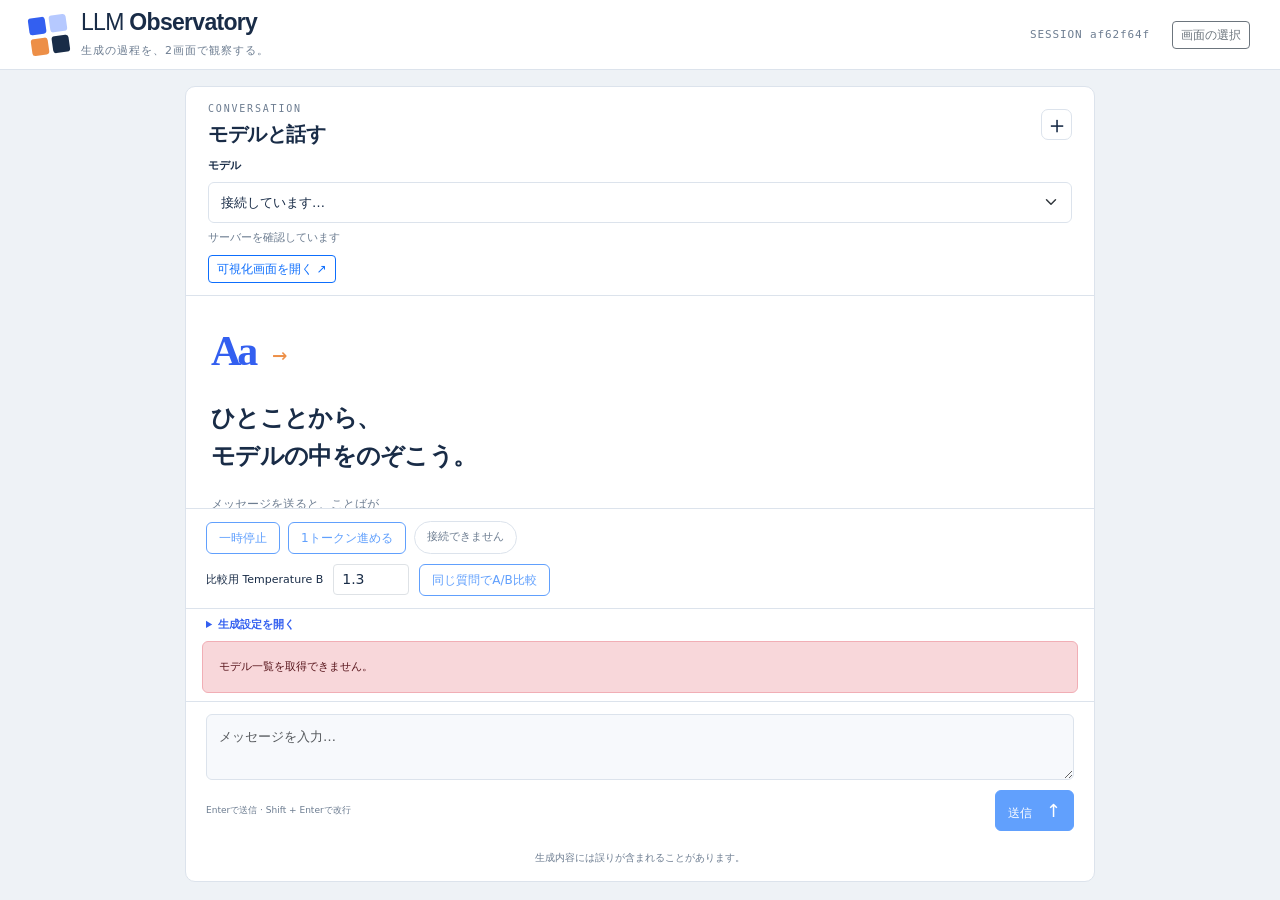
==== static/chat.html @ 8030ae59 "Build synchronized two-screen LLM observatory" ====
<!doctype html><html lang="ja"><head><meta charset="utf-8"><meta name="viewport" content="width=device-width,initial-scale=1"><title>LLM Observatory</title><link rel="stylesheet" href="/static/vendor/bootstrap.min.css"><link rel="stylesheet" href="/static/style.css"><link rel="stylesheet" href="/static/duo.css"></head><body class="duo-page chat-view"><header class="topbar"><div class="brand"><span class="brand-mark" aria-hidden="true"><i></i><i></i><i></i><i></i></span><div><h1>LLM <strong>Observatory</strong></h1><span class="brand-caption">生成の過程を、2画面で観察する。</span></div></div><div class="top-actions"><span id="sessionLabel" class="session-label"></span><a class="btn btn-sm btn-outline-secondary" href="/">画面の選択</a></div></header><main class="duo-main">  <section class="chat-panel panel" aria-labelledby="chatTitle">
    <div class="chat-heading"><div><span class="eyebrow">CONVERSATION</span><h2 id="chatTitle">モデルと話す</h2></div><button id="resetButton" class="icon-button" title="新しい会話" aria-label="新しい会話">＋</button></div>
    <div class="model-control"><label for="modelSelect" class="control-label">モデル</label><select class="form-select" id="modelSelect"><option>接続しています…</option></select><div id="modelDescription" class="small-note">サーバーを確認しています</div></div>
    <div id="chatMessages" class="chat-messages" aria-live="polite" aria-relevant="additions text">
      <div id="welcome" class="welcome"><span class="welcome-glyph" aria-hidden="true">Aa<span>→</span></span><h3>ひとことから、<br>モデルの中をのぞこう。</h3><p>メッセージを送ると、ことばが<br>一つずつ選ばれる様子が見えます。</p><div class="suggestions"><button class="example-button" data-prompt="大阪の名物を3つ教えて">大阪の名物を3つ教えて <span>↗</span></button><button class="example-button" data-prompt="空が青く見える理由を一文で教えて">空はどうして青い？ <span>↗</span></button><button class="example-button" data-prompt="春をテーマに俳句を1つ作って">春の俳句をつくって <span>↗</span></button></div></div>
    </div>
    <div class="duo-controls">
      <div class="d-flex gap-2 align-items-center flex-wrap"><button class="btn btn-outline-primary" id="pauseButton" type="button" disabled>一時停止</button><button class="btn btn-outline-primary" id="stepButton" type="button" disabled>1トークン進める</button><span id="runStatus" class="run-status" role="status">入力待ち</span></div>
      <div class="compare-line"><label for="compareTemperature">比較用 Temperature B</label><input id="compareTemperature" class="form-control form-control-sm" type="number" min="0" max="2" step="0.1" value="1.3"><button id="compareButton" class="btn btn-outline-primary" type="button">同じ質問でA/B比較</button></div>
    </div>
    <details class="chat-settings"><summary>生成設定を開く</summary>        <section class="panel settings-panel"><div class="panel-heading"><h3><span class="step-number">7</span>生成設定</h3></div><fieldset id="settingsFields"><div class="range-label"><label for="temperature">Temperature</label><output id="temperatureValue">0.7</output></div><input id="temperature" class="form-range" type="range" min="0" max="2" step="0.1" value="0.7"><div class="range-endpoints"><span>安定</span><span>多様</span></div><div class="settings-row"><label for="topK">Top-K</label><input id="topK" class="form-control form-control-sm" type="number" min="0" max="100" value="20"><label for="topP">Top-P</label><input id="topP" class="form-control form-control-sm" type="number" min="0.05" max="1" step="0.05" value="0.95"></div><details><summary>詳細設定</summary><div class="detail-field"><label for="maxTokens">最大生成数</label><input id="maxTokens" class="form-control form-control-sm" type="number" min="1" max="256" value="128"></div><div class="detail-field"><label for="delay">表示間隔 (ms)</label><input id="delay" class="form-control form-control-sm" type="number" min="0" max="1000" step="20" value="80"></div><div class="detail-field"><label for="seed">乱数シード</label><input id="seed" class="form-control form-control-sm" type="number" min="0" max="2147483647" value="42"></div></details></fieldset></section></details>
    <div id="errorBox" class="alert alert-danger mx-3 mb-2" role="alert" hidden></div>
    <form id="chatForm" class="composer"><label class="visually-hidden" for="prompt">メッセージ</label><textarea class="form-control" id="prompt" placeholder="メッセージを入力…" rows="2" maxlength="4000" required></textarea><div class="composer-bottom"><span>Enterで送信 · Shift + Enterで改行</span><button class="btn btn-primary" type="submit" id="sendButton">送信 <span aria-hidden="true">↑</span></button><button class="btn btn-outline-danger" type="button" id="stopButton" hidden>■ 停止</button></div></form>
    <div class="chat-footer">生成内容には誤りが含まれることがあります。</div>
  </section></main><script src="/static/chat.js" defer></script></body></html>
---- static/style.css ----
:root{--paper:#eef2f6;--ink:#192c47;--muted:#6d7d91;--line:#dce3ec;--blue:#335ff0;--orange:#ed8f47;--teal:#187f75;--white:#fff;--bs-primary:#335ff0;--bs-body-font-family:'Yu Gothic UI','Meiryo',system-ui,sans-serif;--bs-body-color:#192c47}
*{box-sizing:border-box}body{margin:0;background:var(--paper);font-size:13px}button,select,input,textarea{font:inherit}button:focus-visible,select:focus-visible,input:focus-visible,textarea:focus-visible,summary:focus-visible{outline:3px solid #90abff;outline-offset:3px}.topbar{height:88px;background:white;border-bottom:1px solid var(--line);display:flex;align-items:center;justify-content:space-between;padding:0 30px}.brand{display:flex;align-items:center;gap:13px}.brand h1{font-family:'Segoe UI',sans-serif;font-size:23px;font-weight:400;letter-spacing:-.7px;margin:0 0 3px}.brand h1 strong{font-weight:700}.brand-caption{font-size:11px;color:var(--muted);letter-spacing:1px}.brand-mark{height:38px;width:38px;display:grid;grid-template-columns:1fr 1fr;gap:4px;transform:rotate(-8deg)}.brand-mark i{background:var(--blue);border-radius:3px}.brand-mark i:nth-child(2){background:#b6c9ff}.brand-mark i:nth-child(3){background:var(--orange)}.brand-mark i:nth-child(4){background:var(--ink)}.top-actions{display:flex;align-items:center;gap:22px}.live-badge{font:11px Consolas,monospace;letter-spacing:1px;color:var(--teal);display:flex;gap:8px;align-items:center}.status-dot{display:inline-block;width:7px;height:7px;border-radius:50%;background:var(--teal);flex-shrink:0}.help-strip{margin:14px 24px 0;background:#e4ecff;border-left:3px solid var(--blue);padding:15px 20px;line-height:1.9}.app-layout{max-width:1920px;margin:auto;display:grid;grid-template-columns:minmax(290px,.95fr) minmax(0,2.5fr);gap:20px;padding:23px 24px 18px}.panel{background:white;border:1px solid var(--line);border-radius:10px;overflow:hidden}.chat-panel{display:flex;flex-direction:column;min-height:850px;max-height:calc(100vh - 130px);position:sticky;top:20px}.chat-heading{padding:23px 22px 19px;display:flex;justify-content:space-between;align-items:center}.eyebrow{font:10px Consolas,monospace;letter-spacing:1.8px;color:var(--muted);display:block;margin-bottom:8px}h2{font-weight:700;font-size:20px;margin:0;letter-spacing:-.5px}.icon-button{width:31px;height:31px;border:1px solid var(--line);border-radius:7px;background:white;color:var(--ink);font-size:24px;line-height:1;display:inline-flex;align-items:center;justify-content:center}.icon-button:hover{background:var(--paper)}.icon-button:disabled{opacity:.4}.model-control{padding:0 22px 20px;border-bottom:1px solid var(--line)}.control-label{font-size:11px;font-weight:700;display:block;margin-bottom:7px}.form-select{border-color:var(--line);color:var(--ink);font-size:13px;padding-top:10px;padding-bottom:10px}.small-note{font-size:11px;color:var(--muted);margin-top:7px}.chat-messages{flex:1;min-height:150px;overflow-y:auto;padding:22px 20px;scrollbar-width:thin}.welcome{padding:30px 1px}.welcome-glyph{font:bold 42px Georgia,serif;color:var(--blue);display:block;margin-bottom:24px;letter-spacing:-4px}.welcome-glyph span{display:inline-block;font:25px Consolas,monospace;color:var(--orange);margin-left:18px;vertical-align:middle}.welcome h3{font-size:24px;line-height:1.6;font-weight:700;letter-spacing:-.7px}.welcome p{font-size:12px;color:var(--muted);line-height:1.9;margin:18px 0 29px}.suggestions{display:grid;gap:9px}.example-button{display:flex;justify-content:space-between;align-items:center;text-align:left;background:#f7f9fc;border:1px solid var(--line);border-radius:7px;padding:12px;color:var(--ink);font-size:12px}.example-button:hover{border-color:var(--blue);background:#edf2ff}.example-button span{color:var(--blue)}.composer{padding:12px 18px 8px;border-top:1px solid var(--line)}.composer textarea{resize:vertical;min-height:74px;max-height:180px;padding:12px;background:#f7f9fc;border-color:var(--line);font-size:13px}.composer-bottom{display:flex;justify-content:space-between;align-items:center;margin-top:10px;gap:5px}.composer-bottom>span{font-size:9px;color:var(--muted)}.btn-primary{background:var(--blue);border-color:var(--blue)}.btn{font-size:12px}.btn-primary span{font-size:18px;margin-left:10px}.chat-footer{text-align:center;color:var(--muted);font-size:10px;padding:7px 5px 16px}.message{margin-bottom:23px}.message-label{display:flex;align-items:center;gap:8px;margin-bottom:8px;color:var(--muted);font-size:10px;font-weight:700;letter-spacing:1px}.avatar{width:22px;height:22px;background:var(--blue);color:white;border-radius:6px;display:flex;align-items:center;justify-content:center;font:12px Consolas,monospace}.message.user .avatar{background:#e7ecf4;color:var(--ink)}.bubble{white-space:pre-wrap;overflow-wrap:anywhere;line-height:1.85;font-size:13px;padding:12px 14px;border-radius:2px 9px 9px 9px;background:#f1f5ff}.message.user .bubble{background:#f3f5f8}.message.assistant .bubble{border-left:2px solid #bdd0ff}.message.assistant.streaming .bubble::after{content:'▍';color:var(--orange)}.message.interrupted .bubble{border-left-color:var(--orange)}.message-note{font-size:10px;color:var(--muted);margin-top:5px}.dashboard{min-width:0}.dashboard-heading{display:flex;align-items:center;justify-content:space-between;margin:0 0 20px;min-height:45px;gap:12px}.dashboard-heading .eyebrow{margin-bottom:6px}.dashboard-heading h2{font-size:20px}.run-status{border:1px solid var(--line);padding:7px 12px;border-radius:99px;font-size:11px;white-space:nowrap;background:white;color:var(--muted)}.run-status.active{color:var(--blue);background:#e6edff;border-color:#c6d4ff}.top-grid{display:grid;grid-template-columns:1.25fr 1fr;gap:14px;margin-bottom:14px}.panel-heading{display:flex;justify-content:space-between;align-items:center;padding:15px 15px 10px;gap:8px;min-height:44px}.panel-heading h3{display:flex;align-items:center;gap:8px;font-size:13px;font-weight:700;margin:0;line-height:1.4}.step-number{height:22px;width:22px;display:inline-flex;align-items:center;justify-content:center;border-radius:6px;background:#edf2ff;color:var(--blue);font:12px Consolas,monospace;flex-shrink:0}.meta{font:10px Consolas,monospace;white-space:nowrap;color:var(--muted)}.token-list{display:flex;flex-wrap:wrap;align-content:flex-start;gap:6px;padding:5px 15px;min-height:71px;max-height:91px;overflow-y:auto}.token-chip{display:flex;flex-direction:column;text-align:center;gap:3px}.token-chip b{font-weight:500;font-size:12px;background:#eef3ff;border:1px solid #d7e2ff;color:#244aa9;border-radius:4px;min-width:32px;max-width:140px;padding:5px 8px;overflow:hidden;text-overflow:ellipsis;white-space:pre}.token-chip small{font:9px Consolas,monospace;color:var(--muted)}.empty-inline{color:var(--muted);font-size:11px;padding-top:18px}.panel-foot{font-size:9px;color:var(--muted);padding:8px 15px 11px;line-height:1.5}.current-panel{border-color:#f3d3b9}.current-panel .step-number{background:#fff0e4;color:#ad5c20}.current-token{font-size:28px;font-weight:700;letter-spacing:-.5px;color:#a94e18;margin:0 15px 8px;padding:4px 12px;background:#fff5eb;border-left:3px solid var(--orange);min-height:49px;white-space:pre;overflow:hidden;text-overflow:ellipsis}.current-details{display:flex;justify-content:space-between;font:10px Consolas,'Yu Gothic UI',monospace;padding:0 15px 12px;color:#9d704d}.middle-grid{display:grid;grid-template-columns:minmax(0,.88fr) minmax(0,1.4fr);gap:14px;margin-bottom:14px}.subline{display:flex;align-items:center;justify-content:space-between;gap:6px;font-size:10px;color:var(--muted);padding:1px 15px 9px}.subline>span:last-child{white-space:nowrap}.heat-legend{display:inline-block;width:43px;height:5px;vertical-align:middle;margin:0 3px;background:linear-gradient(90deg,#edf2ff,#517dee,#ed8f47);border-radius:2px}.hidden-chart{height:277px;overflow:auto;padding:0 15px;scrollbar-width:thin}.hidden-row{display:flex;align-items:center;gap:9px;height:24px;cursor:pointer}.hidden-row.active{background:#fff3e8;border-radius:3px}.hidden-row label{font:9px Consolas,monospace;width:42px;flex-shrink:0;color:var(--muted);cursor:pointer}.hidden-row .cells{height:12px;display:grid;grid-template-columns:repeat(48,1fr);gap:1px;flex:1;background:#f2f5fa;border-radius:2px;overflow:hidden}.hidden-row:hover{outline:1px solid #a6befa}.hidden-row small{width:26px;font:9px Consolas,monospace;color:var(--muted);text-align:right}.chart-empty{color:#8593a5;font-size:11px;line-height:1.9;display:flex;height:100%;min-height:100px;align-items:center;justify-content:center;text-align:center;flex-direction:column}.empty-bars{font:40px Consolas,monospace;color:#c3d2f5;margin-bottom:15px;letter-spacing:4px}.empty-grid{font-size:60px;color:#c3d2f5;font-weight:400;margin-bottom:5px}.layer-select{width:102px;min-width:92px;font:10px Consolas,monospace;padding-top:5px;padding-bottom:5px}.attention-wrap{height:277px;overflow:auto;padding:0 15px;scrollbar-width:thin}.attention-table{border-collapse:separate;border-spacing:2px;table-layout:fixed;font:9px Consolas,'Yu Gothic UI',monospace;min-width:100%}.attention-table th{font-weight:400;color:var(--muted);height:63px;vertical-align:bottom;position:relative}.attention-table th:not(:first-child)>span{display:block;writing-mode:vertical-rl;overflow:hidden;text-overflow:ellipsis;white-space:nowrap;max-height:61px;max-width:24px;padding:3px 0}.attention-table th:first-child{min-width:66px;width:66px}.attention-table td{width:20px;min-width:20px;height:22px;border-radius:2px}.attention-table td:first-child{background:white!important;position:sticky;left:0;z-index:1;max-width:66px;width:66px;overflow:hidden;text-overflow:ellipsis;white-space:nowrap;padding-right:5px;text-align:right;color:var(--muted)}.attention-table tr:last-child td:first-child{color:#a94e18;font-weight:700}.bottom-grid{display:grid;grid-template-columns:minmax(0,1.13fr) minmax(0,1fr) minmax(195px,.82fr);gap:14px}.probability-chart{padding:5px 15px 13px;min-height:295px}.candidate-row{display:grid;grid-template-columns:72px minmax(20px,1fr) 43px;gap:8px;align-items:center;padding:6px 0;font-size:11px}.candidate-text{overflow:hidden;text-overflow:ellipsis;white-space:pre}.prob-track{height:12px;background:#edf1f8;border-radius:2px;overflow:hidden}.prob-bar{height:100%;background:#7899f4;border-radius:2px}.candidate-row.selected .prob-bar{background:var(--orange)}.candidate-row.selected .candidate-text{color:#b45b1d;font-weight:700}.prob-number{text-align:right;font:10px Consolas,monospace}.other-row{color:var(--muted)}.softmax-diagram{display:flex;justify-content:center;align-items:center;gap:7px;padding:9px 12px 14px;font:10px Consolas,'Yu Gothic UI',monospace}.softmax-node{background:#edf2ff;color:#3455aa;border:1px solid #d7e1ff;border-radius:5px;line-height:1.7;padding:8px 6px;text-align:center}.softmax-node small{font-size:9px}.process-arrow{color:var(--blue);font-size:18px}.logits-table{padding:0 15px;min-height:197px}.logit-head,.logit-row{display:grid;grid-template-columns:minmax(40px,1fr) 46px 44px;gap:5px;font:10px Consolas,'Yu Gothic UI',monospace;align-items:center;padding:8px 0;border-bottom:1px solid #eef1f5}.logit-head{color:var(--muted);font-size:9px}.logit-row span:first-child{overflow:hidden;text-overflow:ellipsis;white-space:pre}.logit-row span:not(:first-child),.logit-head span:not(:first-child){text-align:right}.side-stack{display:flex;flex-direction:column;gap:12px}.settings-panel fieldset{padding:1px 14px 11px}.range-label{display:flex;justify-content:space-between;font-size:10px}.range-label output{color:var(--blue);font:12px Consolas,monospace}.form-range{height:15px;margin:5px 0 0}.form-range::-webkit-slider-thumb{background:var(--blue);width:13px;height:13px;margin-top:-3px}.form-range::-webkit-slider-runnable-track{height:6px}.range-endpoints{display:flex;justify-content:space-between;color:var(--muted);font-size:8px;margin-bottom:10px}.settings-row{display:grid;grid-template-columns:auto 1fr auto 1fr;gap:5px;align-items:center;font-size:9px}.settings-row input{width:100%;font:10px Consolas,monospace;padding:4px;min-width:0}details{margin-top:10px;font-size:10px;color:var(--muted)}summary{cursor:pointer}.detail-field{display:flex;align-items:center;justify-content:space-between;margin-top:7px;font-size:10px}.detail-field input{width:82px;font-size:10px}.system-panel dl{padding:0 14px;margin:0}.system-panel dl>div{display:flex;justify-content:space-between;align-items:center;gap:7px;margin-bottom:7px;font-size:10px}.system-panel dt{font-weight:400;color:var(--muted)}.system-panel dd{margin:0;font-family:Consolas,monospace;text-align:right}.system-panel dd strong{font-size:15px;font-weight:600}.local-caption{font-size:8px;color:var(--teal);margin:9px 12px 12px;white-space:nowrap}.timeline{display:flex;align-items:center;gap:12px;margin-top:14px;padding:10px 14px}.timeline label{font-size:10px;white-space:nowrap;color:var(--muted)}.timeline input{flex:1;min-width:20px;margin:0}.timeline .icon-button{height:26px;width:26px;font-size:20px;flex-shrink:0}.timeline .btn{font-size:10px;white-space:nowrap}.dashboard-footer{display:flex;justify-content:space-between;color:var(--muted);font-size:9px;margin-top:12px;gap:10px}.dashboard-footer>span:first-child{display:flex;align-items:center;gap:6px}.dashboard-footer>span:last-child{font:9px Consolas,monospace;letter-spacing:1px}.alert{font-size:11px;line-height:1.6}.form-control:focus,.form-select:focus{border-color:#8eaaff;box-shadow:0 0 0 .15rem #335ff020}[hidden]{display:none!important}
@media(min-width:1700px){.chat-panel{min-height:890px}.hidden-chart,.attention-wrap{height:305px}.probability-chart{min-height:310px}.panel-heading h3{font-size:14px}.app-layout{gap:24px;padding:26px 30px}.candidate-row{grid-template-columns:90px 1fr 47px}.chat-messages{padding:25px}.welcome{padding:50px 5px}}
@media(max-width:1250px){.app-layout{grid-template-columns:290px minmax(0,1fr);gap:14px;padding:18px 16px}.topbar{padding:0 20px}.bottom-grid{grid-template-columns:1fr 1fr}.side-stack{grid-column:1/-1;display:grid;grid-template-columns:1fr 1fr}.chat-panel{min-height:900px;max-height:calc(100vh - 125px)}.dashboard-heading h2{font-size:17px}.panel-heading{padding-left:11px;padding-right:11px}.panel-heading h3{font-size:12px}.step-number{width:19px;height:19px}.subline{font-size:9px;padding-left:11px;padding-right:11px}.probability-chart{min-height:260px}.local-caption{font-size:10px}.hidden-chart,.attention-wrap{height:267px}.system-panel dl{display:grid;grid-template-columns:1fr 1fr;column-gap:15px}.softmax-diagram{padding-top:16px}.timeline{gap:7px}.timeline label{display:none}}
@media(max-width:960px){.app-layout{grid-template-columns:1fr}.chat-panel{position:static;min-height:530px;max-height:650px}.welcome{padding:8px 5px;display:grid;grid-template-columns:1fr 1fr;column-gap:25px}.welcome-glyph{display:none}.welcome h3{font-size:21px}.welcome p{margin:5px 0 0;grid-column:1}.suggestions{grid-column:2;grid-row:1/3}.chat-heading{padding:18px 22px 12px}.model-control{display:grid;grid-template-columns:45px 1fr 1fr;align-items:center;gap:10px;padding-bottom:12px}.small-note{margin:0}.control-label{margin:0}.chat-messages{min-height:240px}.dashboard-heading{margin-top:8px}.bottom-grid{grid-template-columns:1.1fr 1fr 210px}.side-stack{grid-column:auto;display:flex}.system-panel dl{display:block}.live-badge{font-size:10px}.topbar{height:80px}.chat-footer{padding-bottom:10px}}
@media(max-width:720px){.app-layout{padding:12px;gap:20px}.topbar{padding:0 14px;height:74px}.brand h1{font-size:20px}.brand-caption{font-size:9px}.brand-mark{width:29px;height:29px}.top-actions{gap:0}.live-badge{display:none}.top-actions .btn{font-size:10px}.top-grid{grid-template-columns:1fr}.middle-grid{grid-template-columns:1fr}.bottom-grid{grid-template-columns:1fr}.side-stack{display:grid;grid-template-columns:1fr 1fr}.current-token{font-size:25px}.dashboard-heading{align-items:start}.dashboard-heading h2{font-size:16px}.run-status{font-size:9px;max-width:125px;white-space:normal;padding:5px 8px}.model-control{grid-template-columns:40px 1fr}.small-note{grid-column:2}.chat-panel{min-height:550px;max-height:730px}.welcome{display:block;padding:5px}.welcome h3{font-size:23px}.welcome p{margin:9px 0 15px}.chat-messages{min-height:280px}.suggestions{gap:6px}.example-button{padding:9px}.dashboard-footer>span:last-child{display:none}.hidden-chart{height:270px}.attention-wrap{height:275px}.probability-chart{min-height:250px}.logits-table{min-height:190px}.softmax-diagram{justify-content:space-evenly}.composer-bottom>span{font-size:8px}.candidate-row{grid-template-columns:90px 1fr 48px}.timeline{padding:10px 9px;gap:8px}.local-caption{font-size:8px}.system-panel dl>div{font-size:9px}.panel-heading h3{font-size:12px}}
@media(prefers-reduced-motion:reduce){*{scroll-behavior:auto!important;transition:none!important;animation:none!important}}
@media(min-width:961px){.chat-panel{min-height:550px;height:calc(100dvh - 130px);max-height:calc(100dvh - 130px)}.welcome{padding-top:15px}.hidden-chart,.attention-wrap{height:230px}.probability-chart{min-height:250px}.empty-bars{font-size:25px;letter-spacing:0;white-space:nowrap}}
---- static/duo.css ----
.duo-page{min-height:100dvh}.duo-main{max-width:1800px;margin:0 auto;padding:16px 20px}.session-label{font:11px Consolas,monospace;letter-spacing:.08em;color:#6d7d91}.duo-page .topbar{height:70px}.chat-view .duo-main{max-width:950px}.chat-view .chat-panel{position:static;min-height:calc(100dvh - 104px);height:calc(100dvh - 104px);max-height:none}.chat-view .chat-heading{padding:16px 22px 12px}.chat-view .model-control{padding-bottom:12px}.chat-view .model-control>a{margin-top:8px}.chat-view .chat-messages{padding:16px 24px;min-height:130px}.chat-view .message{max-width:760px}.chat-view .bubble{font-size:15px}.duo-controls{padding:12px 20px;border-top:1px solid var(--line);display:grid;gap:10px}.compare-line{display:flex;align-items:center;gap:10px;flex-wrap:wrap;font-size:11px}.compare-line input{width:76px}.chat-settings{margin:0;border-top:1px solid var(--line);padding:8px 20px;color:var(--ink)}.chat-settings>summary{font-size:11px;color:var(--blue);font-weight:700}.chat-settings .settings-panel{border:0;margin-top:8px}.chat-settings .settings-panel .panel-heading{display:none}.chat-settings .settings-panel fieldset{padding:3px 0 9px}.chat-settings .settings-row{max-width:320px}.chat-settings .detail-field{max-width:320px}.chat-settings details{margin-top:6px}.chat-view .composer{padding:12px 20px}.chat-view .composer textarea{min-height:66px}.viz-view .dashboard-heading{margin-bottom:10px}.viz-view .dashboard-heading h2{font-size:22px}.viz-view .middle-grid{grid-template-columns:minmax(0,.9fr) minmax(0,1.45fr)}.viz-view .bottom-grid{grid-template-columns:minmax(0,1.1fr) minmax(0,1fr) minmax(190px,.65fr)}.viz-view .hidden-chart,.viz-view .attention-wrap{height:235px}.viz-view .probability-chart{min-height:245px}.viz-view .side-stack .system-panel{height:100%}.viz-controls,.compare-head{display:flex;align-items:center;gap:8px;flex-wrap:wrap;margin:0 0 10px}.compare-head{padding:4px 0}.compare-head .btn.active{background:var(--blue);color:white}.compare-head>span{font-size:11px;color:var(--muted);margin-left:auto}.pca-panel{margin-bottom:14px}.pca-layout{display:grid;grid-template-columns:minmax(0,3fr) minmax(160px,1fr);align-items:center;gap:15px;padding:0 16px}.pca-layout svg{width:100%;height:170px;background:repeating-linear-gradient(0deg,#fafbfe,#fafbfe 29px,#eef1f7 30px);border:1px solid var(--line);border-radius:7px}.pca-layout svg circle{cursor:pointer;transition:r .15s}.pca-details{font:11px/1.8 Consolas,'Yu Gothic UI',monospace;white-space:pre-line;color:#314563}.viz-view .token-chip{cursor:pointer}.viz-view .token-chip:hover b,.viz-view .token-chip.picked b{border-color:var(--orange);background:#fff1e5;color:#a94e18}.launch-view{background:#edf2f8;min-height:100dvh}.launch-shell{max-width:1040px;margin:auto;padding:clamp(25px,6vw,85px) 24px}.launch-shell .brand h1{font-size:30px}.launch-shell .brand-caption{font-size:12px}.launch-rule{height:1px;background:#c8d4e4;margin:45px 0 38px}.launch-shell .eyebrow{color:var(--blue);font-size:12px}.launch-shell h2{font-size:clamp(32px,5vw,58px);line-height:1.28;letter-spacing:-.05em}.launch-intro{font-size:15px;line-height:1.8;color:#52677f;max-width:670px;margin:24px 0 32px}.launch-cards{display:grid;grid-template-columns:1fr 1fr;gap:16px}.launch-card{display:flex;flex-direction:column;min-height:225px;padding:27px;background:white;border:1px solid #d5dfea;border-radius:10px;text-decoration:none;color:var(--ink);transition:transform .2s,border-color .2s}.launch-card:hover{transform:translateY(-3px);border-color:#7797ec}.launch-card strong{font-size:25px;margin:22px 0 8px}.launch-card>span:nth-of-type(2){color:var(--muted);font-size:12px}.launch-card em{margin-top:auto;align-self:flex-end;font-style:normal;color:var(--blue);font-weight:700}.launch-index{font:11px Consolas,monospace;letter-spacing:.12em;color:var(--blue)}.launch-note{color:var(--muted);font-size:11px;margin:22px 0 10px}.single-link{font-size:11px;color:var(--muted)}
@media(max-width:900px){.viz-view .bottom-grid{grid-template-columns:1fr 1fr}.viz-view .side-stack{grid-column:1/-1;display:block}.viz-view .side-stack .system-panel{height:auto}.viz-view .middle-grid{grid-template-columns:1fr}.viz-view .top-grid{grid-template-columns:1fr 1fr}.duo-main{padding:12px}.pca-layout{grid-template-columns:1fr}.pca-details{padding-bottom:10px}.launch-cards{grid-template-columns:1fr}}
@media(max-width:580px){.duo-page .topbar{padding:0 12px}.session-label{display:none}.viz-view .top-grid,.viz-view .bottom-grid{grid-template-columns:1fr}.chat-view .chat-panel{height:calc(100dvh - 95px);min-height:600px}.compare-head>span{margin-left:0;width:100%}.launch-card{min-height:200px}}
.compare-panel{margin-bottom:14px}.compare-results{display:grid;grid-template-columns:1fr 1fr;gap:14px;padding:0 15px 15px}.compare-run{background:#f8faff;border:1px solid var(--line);border-radius:7px;padding:12px;min-width:0}.compare-run strong{font-size:12px}.compare-answer{font-size:11px;line-height:1.65;white-space:pre-wrap;min-height:45px;max-height:70px;overflow:auto;margin:7px 0}.compare-candidate{display:grid;grid-template-columns:minmax(0,1fr) 48px;gap:5px;position:relative;padding:5px 4px;font:10px Consolas,monospace}.compare-candidate span{z-index:1;overflow:hidden;text-overflow:ellipsis;white-space:nowrap}.compare-candidate span:nth-child(2){text-align:right}.compare-candidate i{position:absolute;inset:1px auto 1px 0;background:#dce6ff;border-radius:2px;max-width:100%}@media(max-width:580px){.compare-results{grid-template-columns:1fr}}
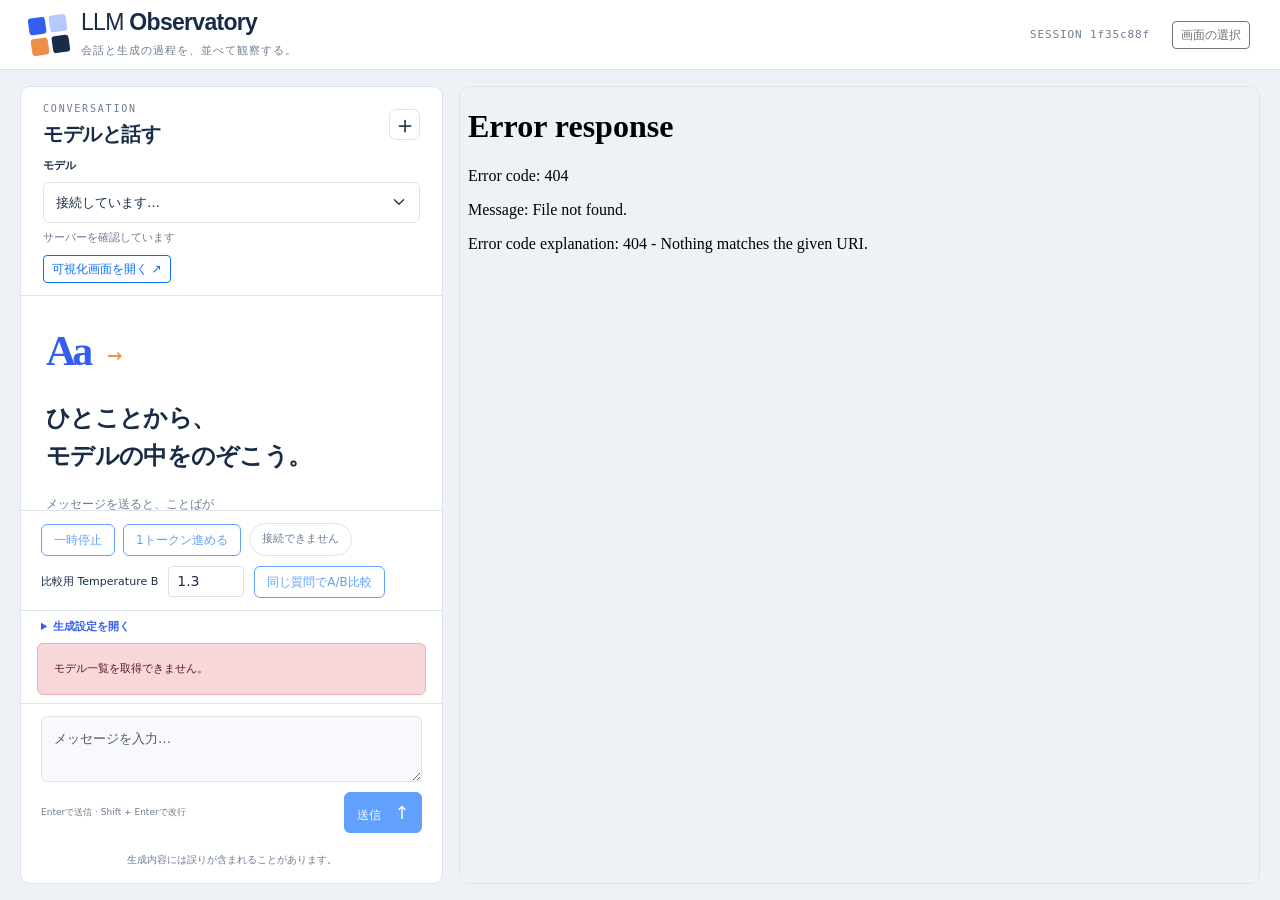
==== commit 197355c3: "Show synchronized visualization beside chat" ====
--- a/static/chat.html
+++ b/static/chat.html
@@ -1,4 +1,4 @@
-<!doctype html><html lang="ja"><head><meta charset="utf-8"><meta name="viewport" content="width=device-width,initial-scale=1"><title>LLM Observatory</title><link rel="stylesheet" href="/static/vendor/bootstrap.min.css"><link rel="stylesheet" href="/static/style.css"><link rel="stylesheet" href="/static/duo.css"></head><body class="duo-page chat-view"><header class="topbar"><div class="brand"><span class="brand-mark" aria-hidden="true"><i></i><i></i><i></i><i></i></span><div><h1>LLM <strong>Observatory</strong></h1><span class="brand-caption">生成の過程を、2画面で観察する。</span></div></div><div class="top-actions"><span id="sessionLabel" class="session-label"></span><a class="btn btn-sm btn-outline-secondary" href="/">画面の選択</a></div></header><main class="duo-main">  <section class="chat-panel panel" aria-labelledby="chatTitle">
+<!doctype html><html lang="ja"><head><meta charset="utf-8"><meta name="viewport" content="width=device-width,initial-scale=1"><title>LLM Observatory</title><link rel="stylesheet" href="/static/vendor/bootstrap.min.css"><link rel="stylesheet" href="/static/style.css"><link rel="stylesheet" href="/static/duo.css"></head><body class="duo-page chat-view"><header class="topbar"><div class="brand"><span class="brand-mark" aria-hidden="true"><i></i><i></i><i></i><i></i></span><div><h1>LLM <strong>Observatory</strong></h1><span class="brand-caption">会話と生成の過程を、並べて観察する。</span></div></div><div class="top-actions"><span id="sessionLabel" class="session-label"></span><a class="btn btn-sm btn-outline-secondary" href="/">画面の選択</a></div></header><main class="duo-main">  <section class="chat-panel panel" aria-labelledby="chatTitle">
     <div class="chat-heading"><div><span class="eyebrow">CONVERSATION</span><h2 id="chatTitle">モデルと話す</h2></div><button id="resetButton" class="icon-button" title="新しい会話" aria-label="新しい会話">＋</button></div>
     <div class="model-control"><label for="modelSelect" class="control-label">モデル</label><select class="form-select" id="modelSelect"><option>接続しています…</option></select><div id="modelDescription" class="small-note">サーバーを確認しています</div></div>
     <div id="chatMessages" class="chat-messages" aria-live="polite" aria-relevant="additions text">
@@ -12,4 +12,4 @@
     <div id="errorBox" class="alert alert-danger mx-3 mb-2" role="alert" hidden></div>
     <form id="chatForm" class="composer"><label class="visually-hidden" for="prompt">メッセージ</label><textarea class="form-control" id="prompt" placeholder="メッセージを入力…" rows="2" maxlength="4000" required></textarea><div class="composer-bottom"><span>Enterで送信 · Shift + Enterで改行</span><button class="btn btn-primary" type="submit" id="sendButton">送信 <span aria-hidden="true">↑</span></button><button class="btn btn-outline-danger" type="button" id="stopButton" hidden>■ 停止</button></div></form>
     <div class="chat-footer">生成内容には誤りが含まれることがあります。</div>
-  </section></main><script src="/static/chat.js" defer></script></body></html>+  </section><section class="inline-viz" aria-label="生成プロセスの可視化"><iframe id="vizFrame" title="生成プロセスの可視化" loading="eager"></iframe></section></main><script src="/static/chat.js" defer></script></body></html>
--- a/static/duo.css
+++ b/static/duo.css
@@ -2,3 +2,43 @@
 @media(max-width:900px){.viz-view .bottom-grid{grid-template-columns:1fr 1fr}.viz-view .side-stack{grid-column:1/-1;display:block}.viz-view .side-stack .system-panel{height:auto}.viz-view .middle-grid{grid-template-columns:1fr}.viz-view .top-grid{grid-template-columns:1fr 1fr}.duo-main{padding:12px}.pca-layout{grid-template-columns:1fr}.pca-details{padding-bottom:10px}.launch-cards{grid-template-columns:1fr}}
 @media(max-width:580px){.duo-page .topbar{padding:0 12px}.session-label{display:none}.viz-view .top-grid,.viz-view .bottom-grid{grid-template-columns:1fr}.chat-view .chat-panel{height:calc(100dvh - 95px);min-height:600px}.compare-head>span{margin-left:0;width:100%}.launch-card{min-height:200px}}
 .compare-panel{margin-bottom:14px}.compare-results{display:grid;grid-template-columns:1fr 1fr;gap:14px;padding:0 15px 15px}.compare-run{background:#f8faff;border:1px solid var(--line);border-radius:7px;padding:12px;min-width:0}.compare-run strong{font-size:12px}.compare-answer{font-size:11px;line-height:1.65;white-space:pre-wrap;min-height:45px;max-height:70px;overflow:auto;margin:7px 0}.compare-candidate{display:grid;grid-template-columns:minmax(0,1fr) 48px;gap:5px;position:relative;padding:5px 4px;font:10px Consolas,monospace}.compare-candidate span{z-index:1;overflow:hidden;text-overflow:ellipsis;white-space:nowrap}.compare-candidate span:nth-child(2){text-align:right}.compare-candidate i{position:absolute;inset:1px auto 1px 0;background:#dce6ff;border-radius:2px;max-width:100%}@media(max-width:580px){.compare-results{grid-template-columns:1fr}}
+
+/* The conversation is the control surface; its live instruments sit beside it. */
+.chat-view .duo-main{max-width:1920px;min-height:calc(100dvh - 70px);display:grid;grid-template-columns:minmax(340px,.82fr) minmax(0,1.55fr);gap:16px;align-items:stretch}
+.chat-view .chat-panel{height:calc(100dvh - 102px);min-height:580px;max-height:none;min-width:0}
+.chat-view .model-control{display:block}.chat-view .model-control>a{display:inline-flex;width:auto;white-space:nowrap}
+.chat-view .inline-viz{min-width:0;height:calc(100dvh - 102px);min-height:580px;border:1px solid var(--line);border-radius:10px;background:#f8faff;overflow:hidden}
+.chat-view .inline-viz iframe{display:block;width:100%;height:100%;border:0;background:var(--paper)}
+.embedded-viz{background:#f8faff}.embedded-viz .topbar{display:none}.embedded-viz .duo-main{max-width:none;padding:16px}.embedded-viz .dashboard-heading{margin-top:0}
+@media(max-width:1240px){.chat-view .duo-main{grid-template-columns:1fr;min-height:0}.chat-view .chat-panel{height:65dvh;min-height:550px}.chat-view .inline-viz{height:850px;min-height:0}}
+@media(max-width:580px){.chat-view .chat-panel{height:70dvh;min-height:600px}.chat-view .inline-viz{height:760px}.embedded-viz .duo-main{padding:12px}}
+
+/* At presentation size, all instruments remain in the viewport. Conversation
+   history and dense charts retain their own scroll areas. */
+@media(min-width:1241px) and (min-height:820px){
+  .chat-view{height:100dvh;overflow:hidden}
+  .chat-view .duo-main{height:calc(100dvh - 70px);min-height:0;overflow:hidden}
+  .chat-view .chat-panel,.chat-view .inline-viz{height:100%;min-height:0}
+}
+.fit-viz{height:100dvh;overflow:hidden}
+.fit-viz .duo-main{height:calc(100dvh - 70px);padding:12px 16px;overflow:hidden}
+.fit-viz.embedded-viz .duo-main{height:100dvh;padding:10px}
+.fit-viz .dashboard{height:100%;min-height:0;display:grid;position:relative;gap:7px;grid-template-rows:38px 28px 28px minmax(90px,.85fr) minmax(105px,1.05fr) minmax(165px,1.5fr) minmax(160px,1.5fr) 38px}
+.fit-viz .dashboard-heading,.fit-viz .viz-controls,.fit-viz .compare-head,.fit-viz .top-grid,.fit-viz .pca-panel,.fit-viz .middle-grid,.fit-viz .bottom-grid,.fit-viz .timeline{margin:0;min-height:0}
+.fit-viz .dashboard-footer{display:none}
+.fit-viz .panel-heading{padding:7px 10px 4px;min-height:29px}
+.fit-viz .panel-foot{padding:3px 10px 5px}
+.fit-viz .token-list{min-height:0;max-height:55px;padding:2px 10px;overflow-y:auto}
+.fit-viz .current-token{font-size:22px;min-height:33px;margin-bottom:3px}
+.fit-viz .current-details{padding-bottom:4px}
+.fit-viz .pca-layout{height:calc(100% - 60px);padding:0 10px;gap:9px}
+.fit-viz .pca-layout svg{height:100%;min-height:48px}
+.fit-viz .hidden-chart,.fit-viz .attention-wrap{height:calc(100% - 75px);min-height:80px;padding:0 10px;overflow:auto}
+.fit-viz .probability-chart{height:calc(100% - 58px);min-height:0;overflow:auto;padding:0 10px}
+.fit-viz .logits-table{height:calc(100% - 82px);min-height:0;overflow:auto;padding:0 10px}
+.fit-viz .timeline{padding:4px 10px}
+.fit-viz .compare-panel:not([hidden]){position:absolute;z-index:3;right:0;bottom:46px;width:min(100%,680px);max-height:240px;overflow:auto;box-shadow:0 12px 32px #192c4726}
+.fit-viz #errorBox:not([hidden]){position:absolute;z-index:4;left:0;right:0;bottom:46px;margin:0}
+.fit-viz.embedded-viz .bottom-grid{grid-template-columns:minmax(0,1.1fr) minmax(0,1fr) minmax(145px,.65fr)}
+.fit-viz.embedded-viz .side-stack{grid-column:auto;display:flex}
+.fit-viz.embedded-viz .middle-grid{grid-template-columns:minmax(0,.9fr) minmax(0,1.45fr)}
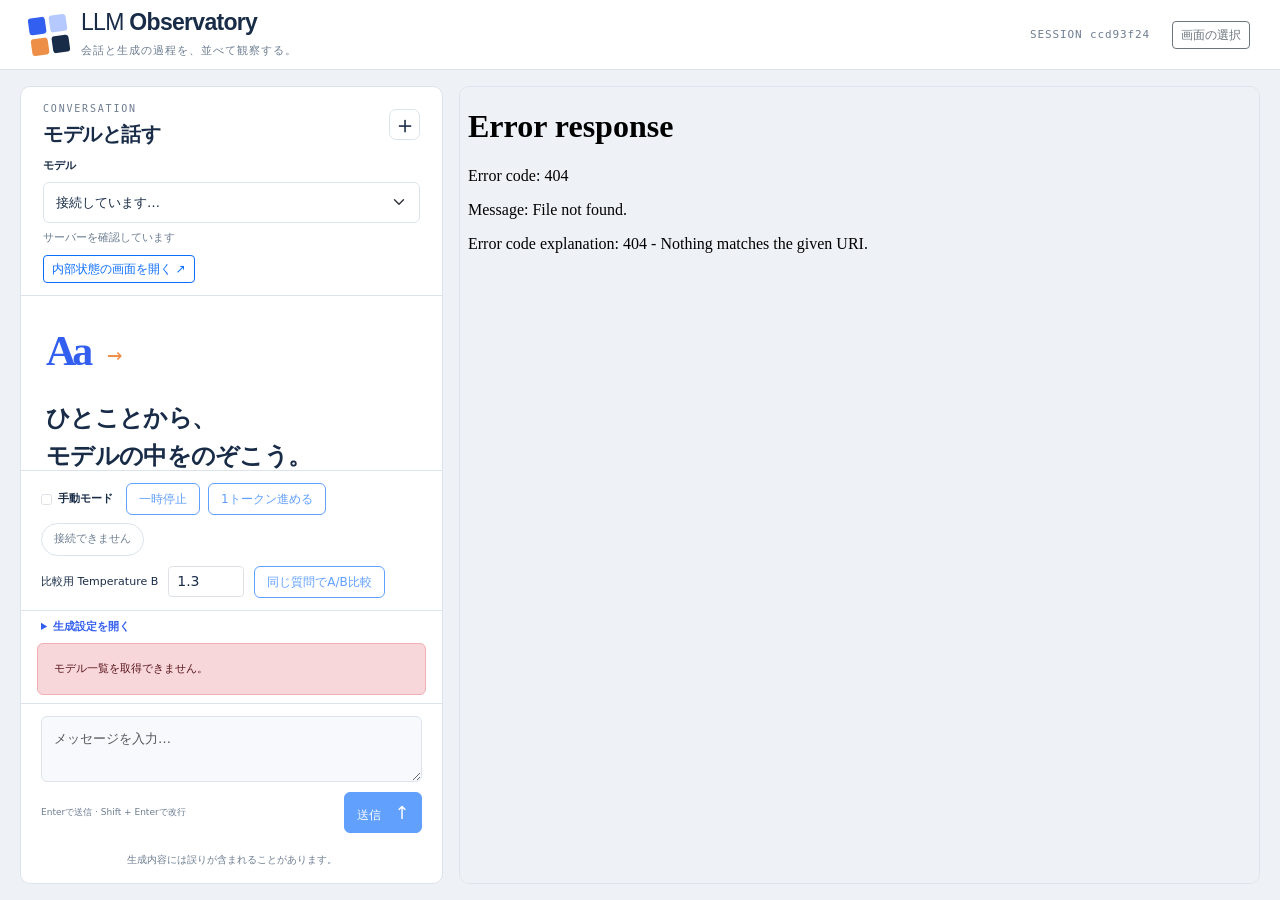
==== commit 8057fb2f: "Add manual token stepping and persistent PCA labels" ====
--- a/static/chat.html
+++ b/static/chat.html
@@ -5,7 +5,7 @@
       <div id="welcome" class="welcome"><span class="welcome-glyph" aria-hidden="true">Aa<span>→</span></span><h3>ひとことから、<br>モデルの中をのぞこう。</h3><p>メッセージを送ると、ことばが<br>一つずつ選ばれる様子が見えます。</p><div class="suggestions"><button class="example-button" data-prompt="大阪の名物を3つ教えて">大阪の名物を3つ教えて <span>↗</span></button><button class="example-button" data-prompt="空が青く見える理由を一文で教えて">空はどうして青い？ <span>↗</span></button><button class="example-button" data-prompt="春をテーマに俳句を1つ作って">春の俳句をつくって <span>↗</span></button></div></div>
     </div>
     <div class="duo-controls">
-      <div class="d-flex gap-2 align-items-center flex-wrap"><button class="btn btn-outline-primary" id="pauseButton" type="button" disabled>一時停止</button><button class="btn btn-outline-primary" id="stepButton" type="button" disabled>1トークン進める</button><span id="runStatus" class="run-status" role="status">入力待ち</span></div>
+      <div class="d-flex gap-2 align-items-center flex-wrap"><label class="manual-switch" for="manualMode"><input id="manualMode" class="form-check-input" type="checkbox"> 手動モード</label><button class="btn btn-outline-primary" id="pauseButton" type="button" disabled>一時停止</button><button class="btn btn-outline-primary" id="stepButton" type="button" disabled>1トークン進める</button><span id="runStatus" class="run-status" role="status">入力待ち</span></div>
       <div class="compare-line"><label for="compareTemperature">比較用 Temperature B</label><input id="compareTemperature" class="form-control form-control-sm" type="number" min="0" max="2" step="0.1" value="1.3"><button id="compareButton" class="btn btn-outline-primary" type="button">同じ質問でA/B比較</button></div>
     </div>
     <details class="chat-settings"><summary>生成設定を開く</summary>        <section class="panel settings-panel"><div class="panel-heading"><h3><span class="step-number">7</span>生成設定</h3></div><fieldset id="settingsFields"><div class="range-label"><label for="temperature">Temperature</label><output id="temperatureValue">0.7</output></div><input id="temperature" class="form-range" type="range" min="0" max="2" step="0.1" value="0.7"><div class="range-endpoints"><span>安定</span><span>多様</span></div><div class="settings-row"><label for="topK">Top-K</label><input id="topK" class="form-control form-control-sm" type="number" min="0" max="100" value="20"><label for="topP">Top-P</label><input id="topP" class="form-control form-control-sm" type="number" min="0.05" max="1" step="0.05" value="0.95"></div><details><summary>詳細設定</summary><div class="detail-field"><label for="maxTokens">最大生成数</label><input id="maxTokens" class="form-control form-control-sm" type="number" min="1" max="256" value="128"></div><div class="detail-field"><label for="delay">表示間隔 (ms)</label><input id="delay" class="form-control form-control-sm" type="number" min="0" max="1000" step="20" value="80"></div><div class="detail-field"><label for="seed">乱数シード</label><input id="seed" class="form-control form-control-sm" type="number" min="0" max="2147483647" value="42"></div></details></fieldset></section></details>
--- a/static/duo.css
+++ b/static/duo.css
@@ -42,3 +42,20 @@
 .fit-viz.embedded-viz .bottom-grid{grid-template-columns:minmax(0,1.1fr) minmax(0,1fr) minmax(145px,.65fr)}
 .fit-viz.embedded-viz .side-stack{grid-column:auto;display:flex}
 .fit-viz.embedded-viz .middle-grid{grid-template-columns:minmax(0,.9fr) minmax(0,1.45fr)}
+
+/* Split the instruments between the two exhibition displays. */
+.overview-viz .viz-controls,.overview-viz .middle-grid,.overview-viz .bottom-grid>.logits-panel,.overview-viz .bottom-grid>.side-stack,.overview-viz .timeline,.overview-viz .compare-panel{display:none!important}
+.overview-viz .bottom-grid{display:block}.overview-viz .probability-panel{height:100%}
+.detail-viz .top-grid,.detail-viz .pca-panel,.detail-viz .bottom-grid>.probability-panel{display:none!important}
+.detail-viz .bottom-grid{grid-template-columns:minmax(0,1.5fr) minmax(210px,.8fr)}
+.detail-viz .side-stack{grid-column:auto;display:flex}
+.fit-viz.overview-viz .dashboard{grid-template-rows:38px 28px minmax(135px,1fr) minmax(175px,1.2fr) minmax(210px,1.5fr)}
+.fit-viz.overview-viz .pca-layout{height:calc(100% - 60px);grid-template-columns:minmax(0,3fr) minmax(140px,1fr)}
+.fit-viz.overview-viz .probability-chart{height:calc(100% - 59px)}
+.fit-viz.detail-viz .dashboard{grid-template-rows:38px 28px 28px minmax(240px,1.6fr) minmax(200px,1.2fr) 38px}
+.fit-viz.detail-viz .middle-grid{grid-template-columns:minmax(0,.9fr) minmax(0,1.45fr)}
+.fit-viz.detail-viz .bottom-grid{grid-template-columns:minmax(0,1.5fr) minmax(210px,.8fr)}
+.fit-viz.detail-viz .side-stack{grid-column:auto;display:flex}
+@media(max-width:700px){.detail-viz .bottom-grid{grid-template-columns:1fr}.detail-viz .side-stack{grid-column:auto}}
+.manual-switch{display:inline-flex;align-items:center;gap:6px;margin-right:5px;font-size:11px;font-weight:700;white-space:nowrap;color:var(--ink);cursor:pointer}.manual-switch .form-check-input{margin:0;cursor:pointer}.manual-switch .form-check-input:checked{background-color:var(--blue);border-color:var(--blue)}
+.pca-label{cursor:pointer}.pca-label rect{fill:#fff;fill-opacity:.91;stroke:#cbd6e6}.pca-label text{fill:#304762;font:10px 'Yu Gothic UI',sans-serif}.pca-label .pca-leader{stroke:#8da2c2;stroke-width:.7}.pca-label.selected rect{fill:#fff2e6;stroke:#ed8f47}.pca-label.selected text{fill:#8c471d;font-weight:700}
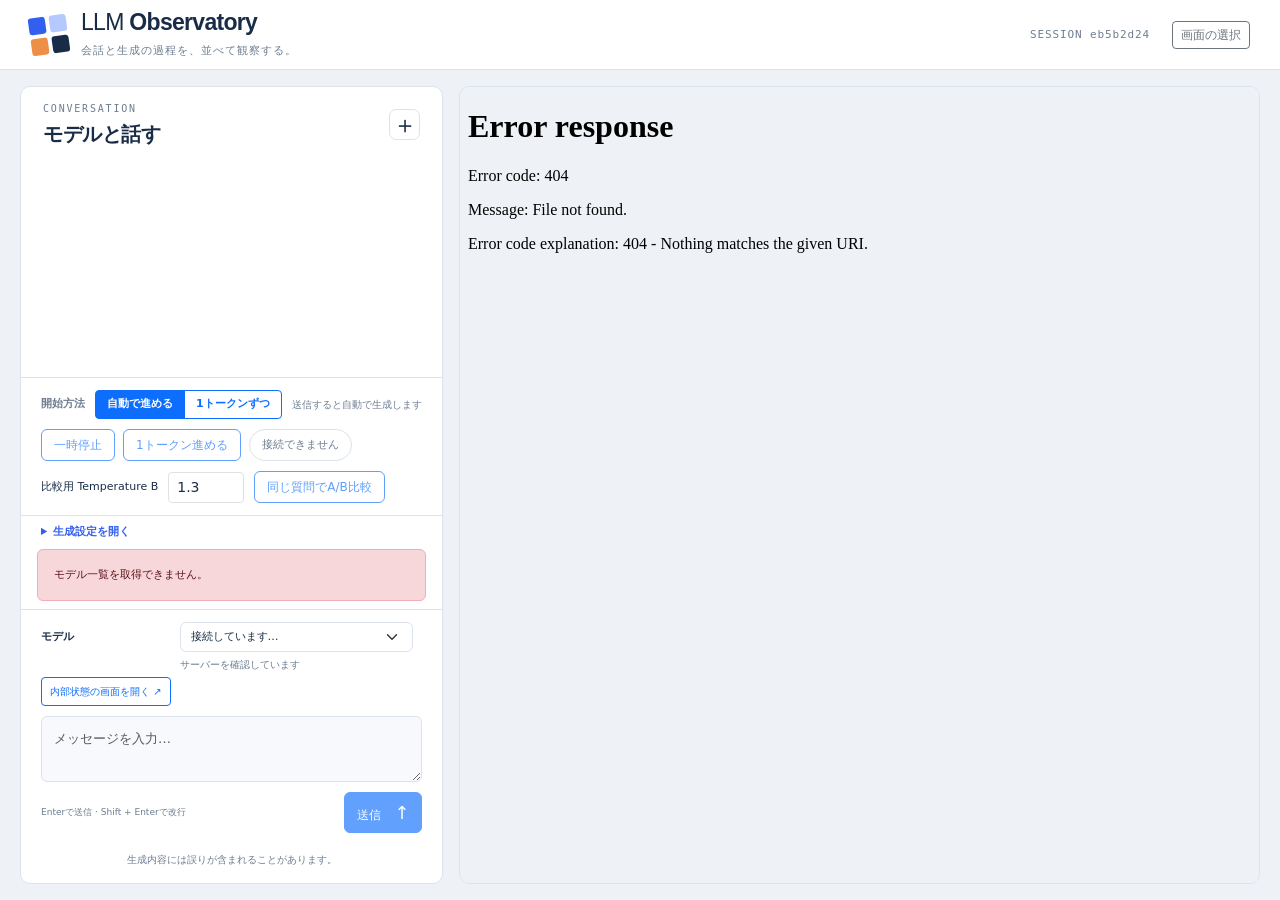
==== commit e6c1ac0f: "Clarify generation mode and simplify chat start screen" ====
--- a/static/chat.html
+++ b/static/chat.html
@@ -1,15 +1,13 @@
 <!doctype html><html lang="ja"><head><meta charset="utf-8"><meta name="viewport" content="width=device-width,initial-scale=1"><title>LLM Observatory</title><link rel="stylesheet" href="/static/vendor/bootstrap.min.css"><link rel="stylesheet" href="/static/style.css"><link rel="stylesheet" href="/static/duo.css"></head><body class="duo-page chat-view"><header class="topbar"><div class="brand"><span class="brand-mark" aria-hidden="true"><i></i><i></i><i></i><i></i></span><div><h1>LLM <strong>Observatory</strong></h1><span class="brand-caption">会話と生成の過程を、並べて観察する。</span></div></div><div class="top-actions"><span id="sessionLabel" class="session-label"></span><a class="btn btn-sm btn-outline-secondary" href="/">画面の選択</a></div></header><main class="duo-main">  <section class="chat-panel panel" aria-labelledby="chatTitle">
     <div class="chat-heading"><div><span class="eyebrow">CONVERSATION</span><h2 id="chatTitle">モデルと話す</h2></div><button id="resetButton" class="icon-button" title="新しい会話" aria-label="新しい会話">＋</button></div>
-    <div class="model-control"><label for="modelSelect" class="control-label">モデル</label><select class="form-select" id="modelSelect"><option>接続しています…</option></select><div id="modelDescription" class="small-note">サーバーを確認しています</div></div>
-    <div id="chatMessages" class="chat-messages" aria-live="polite" aria-relevant="additions text">
-      <div id="welcome" class="welcome"><span class="welcome-glyph" aria-hidden="true">Aa<span>→</span></span><h3>ひとことから、<br>モデルの中をのぞこう。</h3><p>メッセージを送ると、ことばが<br>一つずつ選ばれる様子が見えます。</p><div class="suggestions"><button class="example-button" data-prompt="大阪の名物を3つ教えて">大阪の名物を3つ教えて <span>↗</span></button><button class="example-button" data-prompt="空が青く見える理由を一文で教えて">空はどうして青い？ <span>↗</span></button><button class="example-button" data-prompt="春をテーマに俳句を1つ作って">春の俳句をつくって <span>↗</span></button></div></div>
-    </div>
+    <div id="chatMessages" class="chat-messages" aria-live="polite" aria-relevant="additions text"></div>
     <div class="duo-controls">
-      <div class="d-flex gap-2 align-items-center flex-wrap"><label class="manual-switch" for="manualMode"><input id="manualMode" class="form-check-input" type="checkbox"> 手動モード</label><button class="btn btn-outline-primary" id="pauseButton" type="button" disabled>一時停止</button><button class="btn btn-outline-primary" id="stepButton" type="button" disabled>1トークン進める</button><span id="runStatus" class="run-status" role="status">入力待ち</span></div>
+      <div class="generation-mode"><span class="mode-caption">開始方法</span><div class="btn-group btn-group-sm" role="group" aria-label="生成の開始方法"><input type="radio" class="btn-check" name="generationMode" id="modeAuto" autocomplete="off" checked><label class="btn btn-outline-primary" for="modeAuto">自動で進める</label><input type="radio" class="btn-check" name="generationMode" id="manualMode" autocomplete="off"><label class="btn btn-outline-primary" for="manualMode">1トークンずつ</label></div><span id="modeHint" class="mode-hint">送信すると自動で生成します</span></div>
+      <div class="d-flex gap-2 align-items-center flex-wrap"><button class="btn btn-outline-primary" id="pauseButton" type="button" disabled>一時停止</button><button class="btn btn-outline-primary" id="stepButton" type="button" disabled>1トークン進める</button><span id="runStatus" class="run-status" role="status">入力待ち</span></div>
       <div class="compare-line"><label for="compareTemperature">比較用 Temperature B</label><input id="compareTemperature" class="form-control form-control-sm" type="number" min="0" max="2" step="0.1" value="1.3"><button id="compareButton" class="btn btn-outline-primary" type="button">同じ質問でA/B比較</button></div>
     </div>
     <details class="chat-settings"><summary>生成設定を開く</summary>        <section class="panel settings-panel"><div class="panel-heading"><h3><span class="step-number">7</span>生成設定</h3></div><fieldset id="settingsFields"><div class="range-label"><label for="temperature">Temperature</label><output id="temperatureValue">0.7</output></div><input id="temperature" class="form-range" type="range" min="0" max="2" step="0.1" value="0.7"><div class="range-endpoints"><span>安定</span><span>多様</span></div><div class="settings-row"><label for="topK">Top-K</label><input id="topK" class="form-control form-control-sm" type="number" min="0" max="100" value="20"><label for="topP">Top-P</label><input id="topP" class="form-control form-control-sm" type="number" min="0.05" max="1" step="0.05" value="0.95"></div><details><summary>詳細設定</summary><div class="detail-field"><label for="maxTokens">最大生成数</label><input id="maxTokens" class="form-control form-control-sm" type="number" min="1" max="256" value="128"></div><div class="detail-field"><label for="delay">表示間隔 (ms)</label><input id="delay" class="form-control form-control-sm" type="number" min="0" max="1000" step="20" value="80"></div><div class="detail-field"><label for="seed">乱数シード</label><input id="seed" class="form-control form-control-sm" type="number" min="0" max="2147483647" value="42"></div></details></fieldset></section></details>
     <div id="errorBox" class="alert alert-danger mx-3 mb-2" role="alert" hidden></div>
-    <form id="chatForm" class="composer"><label class="visually-hidden" for="prompt">メッセージ</label><textarea class="form-control" id="prompt" placeholder="メッセージを入力…" rows="2" maxlength="4000" required></textarea><div class="composer-bottom"><span>Enterで送信 · Shift + Enterで改行</span><button class="btn btn-primary" type="submit" id="sendButton">送信 <span aria-hidden="true">↑</span></button><button class="btn btn-outline-danger" type="button" id="stopButton" hidden>■ 停止</button></div></form>
+    <form id="chatForm" class="composer"><div class="model-control"><label for="modelSelect" class="control-label">モデル</label><select class="form-select" id="modelSelect"><option>接続しています…</option></select><div id="modelDescription" class="small-note">サーバーを確認しています</div></div><label class="visually-hidden" for="prompt">メッセージ</label><textarea class="form-control" id="prompt" placeholder="メッセージを入力…" rows="2" maxlength="4000" required></textarea><div class="composer-bottom"><span>Enterで送信 · Shift + Enterで改行</span><button class="btn btn-primary" type="submit" id="sendButton">送信 <span aria-hidden="true">↑</span></button><button class="btn btn-outline-danger" type="button" id="stopButton" hidden>■ 停止</button></div></form>
     <div class="chat-footer">生成内容には誤りが含まれることがあります。</div>
   </section><section class="inline-viz" aria-label="生成プロセスの可視化"><iframe id="vizFrame" title="生成プロセスの可視化" loading="eager"></iframe></section></main><script src="/static/chat.js" defer></script></body></html>
--- a/static/duo.css
+++ b/static/duo.css
@@ -59,3 +59,5 @@
 @media(max-width:700px){.detail-viz .bottom-grid{grid-template-columns:1fr}.detail-viz .side-stack{grid-column:auto}}
 .manual-switch{display:inline-flex;align-items:center;gap:6px;margin-right:5px;font-size:11px;font-weight:700;white-space:nowrap;color:var(--ink);cursor:pointer}.manual-switch .form-check-input{margin:0;cursor:pointer}.manual-switch .form-check-input:checked{background-color:var(--blue);border-color:var(--blue)}
 .pca-label{cursor:pointer}.pca-label rect{fill:#fff;fill-opacity:.91;stroke:#cbd6e6}.pca-label text{fill:#304762;font:10px 'Yu Gothic UI',sans-serif}.pca-label .pca-leader{stroke:#8da2c2;stroke-width:.7}.pca-label.selected rect{fill:#fff2e6;stroke:#ed8f47}.pca-label.selected text{fill:#8c471d;font-weight:700}
+.generation-mode{display:flex;align-items:center;gap:10px;flex-wrap:wrap}.mode-caption{color:var(--muted);font-size:11px;font-weight:700;white-space:nowrap}.generation-mode .btn-group .btn{font-size:11px;font-weight:700;padding:5px 11px}.mode-hint{font-size:10px;color:var(--muted)}
+.chat-view .composer .model-control{display:grid;grid-template-columns:auto minmax(0,1fr) auto;align-items:center;gap:5px 9px;padding:0 0 10px;border:0}.chat-view .composer .model-control .control-label{margin:0;white-space:nowrap}.chat-view .composer .model-control .form-select{min-width:0;padding:6px 30px 6px 10px;font-size:11px}.chat-view .composer .model-control .small-note{grid-column:2 / 4;margin:0;font-size:10px}.chat-view .composer .model-control>a{margin:0;font-size:10px;padding:6px 8px}
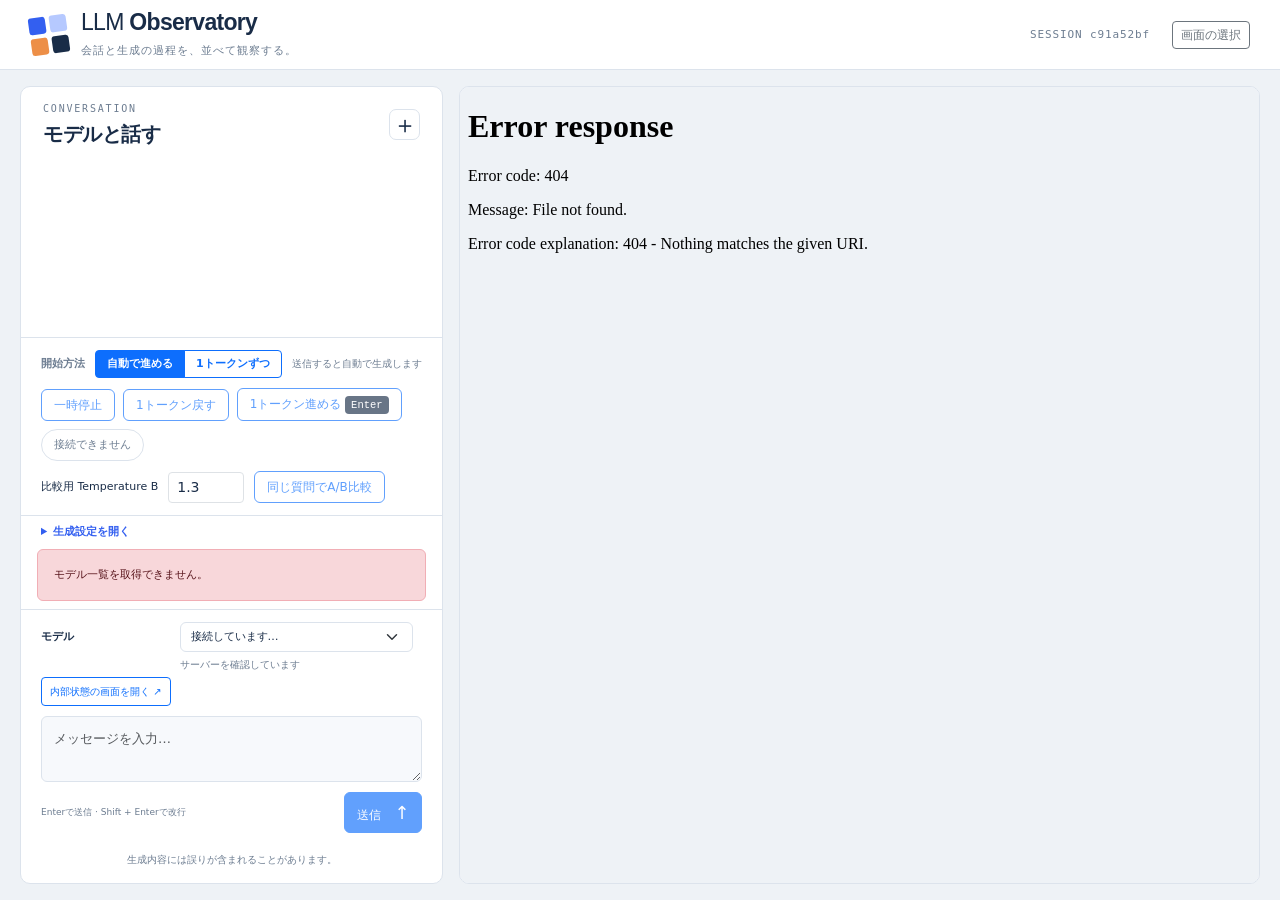
==== commit 9c981a64: "Add keyboard stepping and token rewind; raise output limit" ====
--- a/static/chat.html
+++ b/static/chat.html
@@ -3,10 +3,10 @@
     <div id="chatMessages" class="chat-messages" aria-live="polite" aria-relevant="additions text"></div>
     <div class="duo-controls">
       <div class="generation-mode"><span class="mode-caption">開始方法</span><div class="btn-group btn-group-sm" role="group" aria-label="生成の開始方法"><input type="radio" class="btn-check" name="generationMode" id="modeAuto" autocomplete="off" checked><label class="btn btn-outline-primary" for="modeAuto">自動で進める</label><input type="radio" class="btn-check" name="generationMode" id="manualMode" autocomplete="off"><label class="btn btn-outline-primary" for="manualMode">1トークンずつ</label></div><span id="modeHint" class="mode-hint">送信すると自動で生成します</span></div>
-      <div class="d-flex gap-2 align-items-center flex-wrap"><button class="btn btn-outline-primary" id="pauseButton" type="button" disabled>一時停止</button><button class="btn btn-outline-primary" id="stepButton" type="button" disabled>1トークン進める</button><span id="runStatus" class="run-status" role="status">入力待ち</span></div>
+      <div class="d-flex gap-2 align-items-center flex-wrap"><button class="btn btn-outline-primary" id="pauseButton" type="button" disabled>一時停止</button><button class="btn btn-outline-primary" id="backButton" type="button" disabled>1トークン戻す</button><button class="btn btn-outline-primary" id="stepButton" type="button" disabled>1トークン進める <kbd>Enter</kbd></button><span id="runStatus" class="run-status" role="status">入力待ち</span></div>
       <div class="compare-line"><label for="compareTemperature">比較用 Temperature B</label><input id="compareTemperature" class="form-control form-control-sm" type="number" min="0" max="2" step="0.1" value="1.3"><button id="compareButton" class="btn btn-outline-primary" type="button">同じ質問でA/B比較</button></div>
     </div>
-    <details class="chat-settings"><summary>生成設定を開く</summary>        <section class="panel settings-panel"><div class="panel-heading"><h3><span class="step-number">7</span>生成設定</h3></div><fieldset id="settingsFields"><div class="range-label"><label for="temperature">Temperature</label><output id="temperatureValue">0.7</output></div><input id="temperature" class="form-range" type="range" min="0" max="2" step="0.1" value="0.7"><div class="range-endpoints"><span>安定</span><span>多様</span></div><div class="settings-row"><label for="topK">Top-K</label><input id="topK" class="form-control form-control-sm" type="number" min="0" max="100" value="20"><label for="topP">Top-P</label><input id="topP" class="form-control form-control-sm" type="number" min="0.05" max="1" step="0.05" value="0.95"></div><details><summary>詳細設定</summary><div class="detail-field"><label for="maxTokens">最大生成数</label><input id="maxTokens" class="form-control form-control-sm" type="number" min="1" max="256" value="128"></div><div class="detail-field"><label for="delay">表示間隔 (ms)</label><input id="delay" class="form-control form-control-sm" type="number" min="0" max="1000" step="20" value="80"></div><div class="detail-field"><label for="seed">乱数シード</label><input id="seed" class="form-control form-control-sm" type="number" min="0" max="2147483647" value="42"></div></details></fieldset></section></details>
+    <details class="chat-settings"><summary>生成設定を開く</summary>        <section class="panel settings-panel"><div class="panel-heading"><h3><span class="step-number">7</span>生成設定</h3></div><fieldset id="settingsFields"><div class="range-label"><label for="temperature">Temperature</label><output id="temperatureValue">0.7</output></div><input id="temperature" class="form-range" type="range" min="0" max="2" step="0.1" value="0.7"><div class="range-endpoints"><span>安定</span><span>多様</span></div><div class="settings-row"><label for="topK">Top-K</label><input id="topK" class="form-control form-control-sm" type="number" min="0" max="100" value="20"><label for="topP">Top-P</label><input id="topP" class="form-control form-control-sm" type="number" min="0.05" max="1" step="0.05" value="0.95"></div><details><summary>詳細設定</summary><div class="detail-field"><label for="maxTokens">最大生成数</label><input id="maxTokens" class="form-control form-control-sm" type="number" min="1" max="768" value="384"></div><div class="detail-field"><label for="delay">表示間隔 (ms)</label><input id="delay" class="form-control form-control-sm" type="number" min="0" max="1000" step="20" value="80"></div><div class="detail-field"><label for="seed">乱数シード</label><input id="seed" class="form-control form-control-sm" type="number" min="0" max="2147483647" value="42"></div></details></fieldset></section></details>
     <div id="errorBox" class="alert alert-danger mx-3 mb-2" role="alert" hidden></div>
     <form id="chatForm" class="composer"><div class="model-control"><label for="modelSelect" class="control-label">モデル</label><select class="form-select" id="modelSelect"><option>接続しています…</option></select><div id="modelDescription" class="small-note">サーバーを確認しています</div></div><label class="visually-hidden" for="prompt">メッセージ</label><textarea class="form-control" id="prompt" placeholder="メッセージを入力…" rows="2" maxlength="4000" required></textarea><div class="composer-bottom"><span>Enterで送信 · Shift + Enterで改行</span><button class="btn btn-primary" type="submit" id="sendButton">送信 <span aria-hidden="true">↑</span></button><button class="btn btn-outline-danger" type="button" id="stopButton" hidden>■ 停止</button></div></form>
     <div class="chat-footer">生成内容には誤りが含まれることがあります。</div>
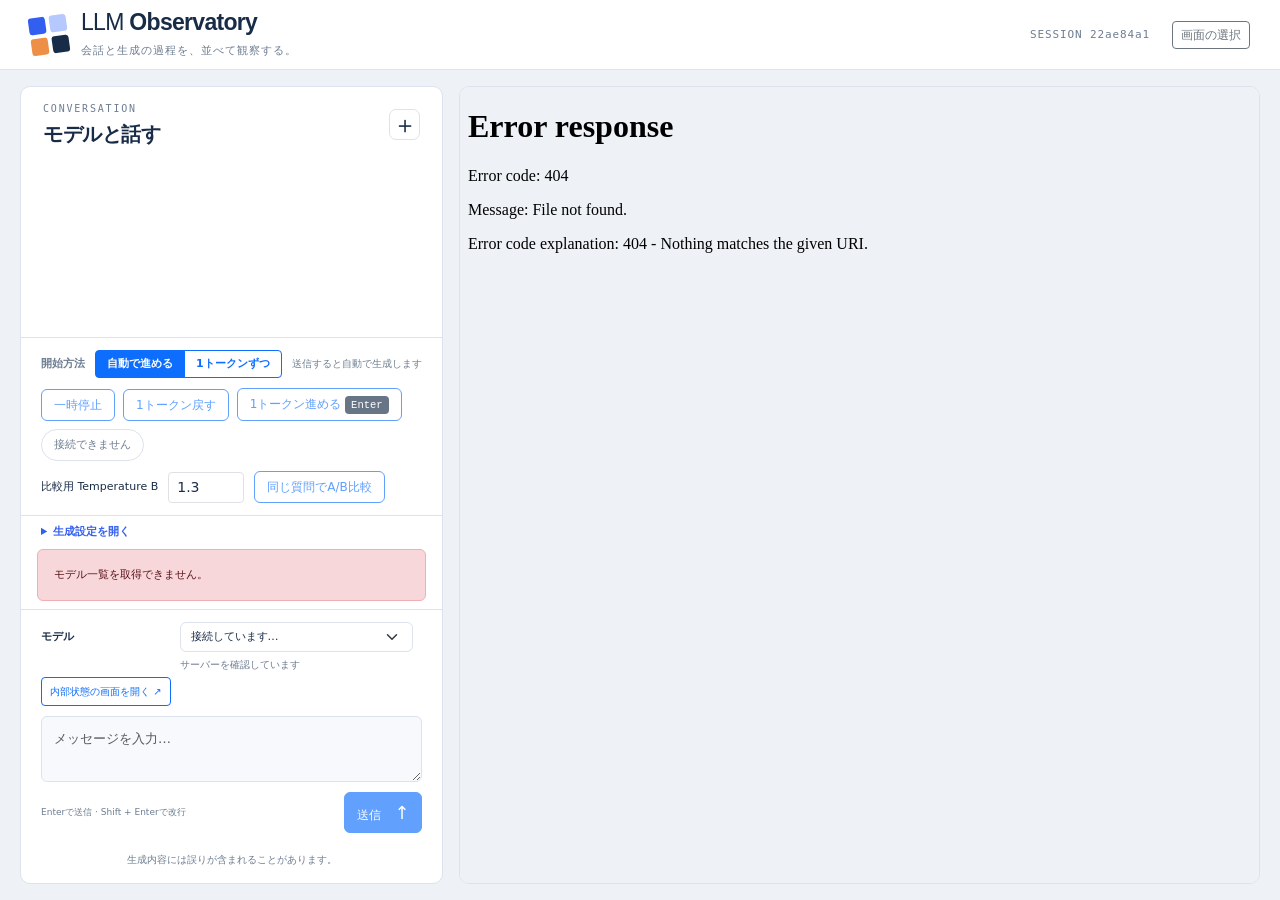
==== commit 61cefb28: "Fix manual token progress with short polling" ====
--- a/static/chat.html
+++ b/static/chat.html
@@ -10,4 +10,4 @@
     <div id="errorBox" class="alert alert-danger mx-3 mb-2" role="alert" hidden></div>
     <form id="chatForm" class="composer"><div class="model-control"><label for="modelSelect" class="control-label">モデル</label><select class="form-select" id="modelSelect"><option>接続しています…</option></select><div id="modelDescription" class="small-note">サーバーを確認しています</div></div><label class="visually-hidden" for="prompt">メッセージ</label><textarea class="form-control" id="prompt" placeholder="メッセージを入力…" rows="2" maxlength="4000" required></textarea><div class="composer-bottom"><span>Enterで送信 · Shift + Enterで改行</span><button class="btn btn-primary" type="submit" id="sendButton">送信 <span aria-hidden="true">↑</span></button><button class="btn btn-outline-danger" type="button" id="stopButton" hidden>■ 停止</button></div></form>
     <div class="chat-footer">生成内容には誤りが含まれることがあります。</div>
-  </section><section class="inline-viz" aria-label="生成プロセスの可視化"><iframe id="vizFrame" title="生成プロセスの可視化" loading="eager"></iframe></section></main><script src="/static/chat.js" defer></script></body></html>
+  </section><section class="inline-viz" aria-label="生成プロセスの可視化"><iframe id="vizFrame" title="生成プロセスの可視化" loading="eager"></iframe></section></main><script src="/static/chat.js?v=poll1" defer></script></body></html>
